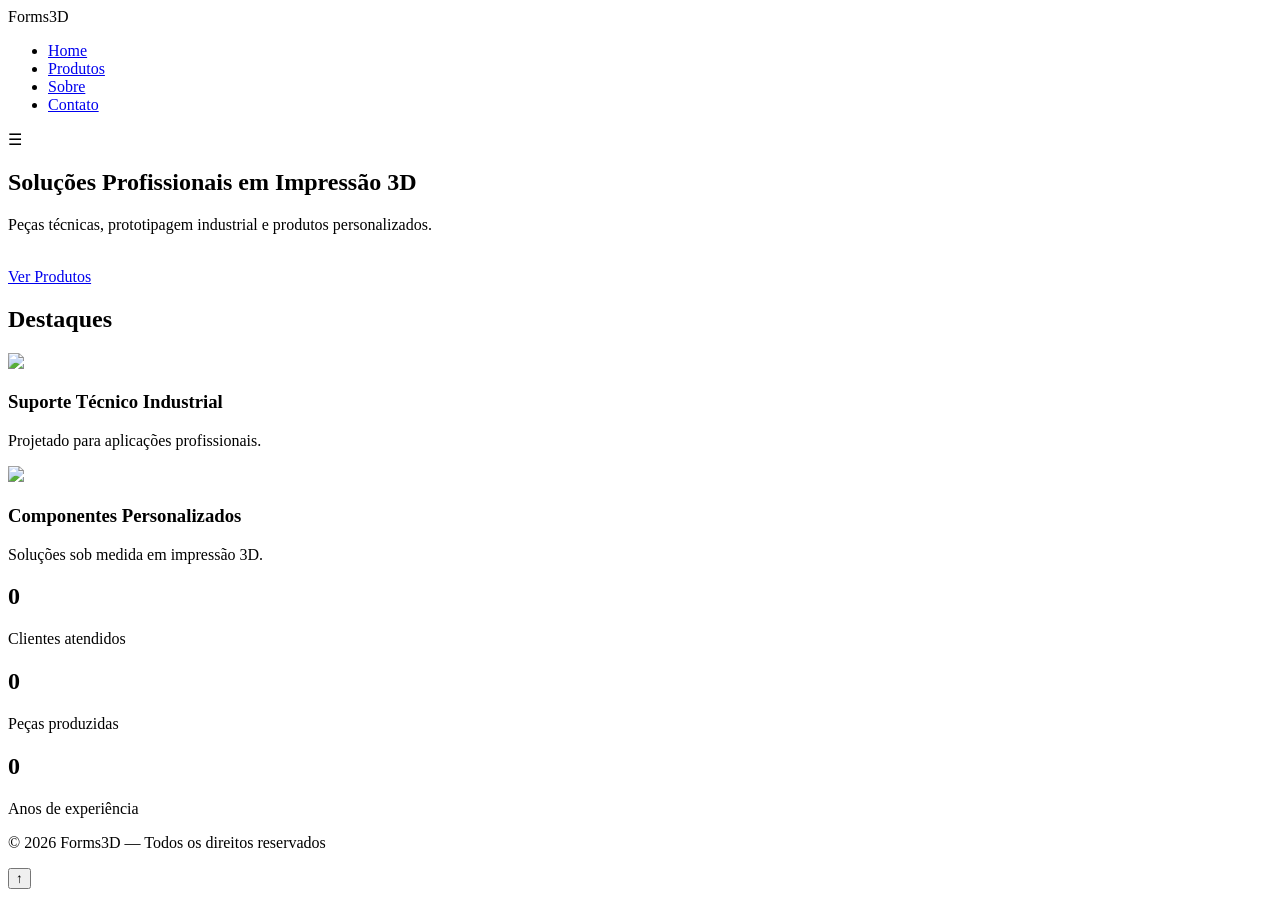
==== index.html @ 7c2a956e "Create index.html" ====
<!DOCTYPE html>
<html lang="pt-BR">
<head>
<meta charset="UTF-8">
<meta name="viewport" content="width=device-width, initial-scale=1">
<title>Forms3D</title>
<link rel="stylesheet" href="css/style.css">
</head>

<body>

<nav class="navbar">
<div class="logo">Forms3D</div>

<ul class="nav-links">
<li><a href="index.html">Home</a></li>
<li><a href="produtos.html">Produtos</a></li>
<li><a href="sobre.html">Sobre</a></li>
<li><a href="contato.html">Contato</a></li>
</ul>

<div class="hamburger">☰</div>
</nav>

<section class="hero">
<div>
<h1>Soluções Profissionais em Impressão 3D</h1>
<p>Peças técnicas, prototipagem industrial e produtos personalizados.</p>
<br>
<a class="btn" href="produtos.html">Ver Produtos</a>
</div>
</section>

<section class="container">
<h2>Destaques</h2>

<div class="grid">
<div class="card">
<img src="https://picsum.photos/400/300">
<div class="card-body">
<h3>Suporte Técnico Industrial</h3>
<p>Projetado para aplicações profissionais.</p>
</div>
</div>

<div class="card">
<img src="https://picsum.photos/401/300">
<div class="card-body">
<h3>Componentes Personalizados</h3>
<p>Soluções sob medida em impressão 3D.</p>
</div>
</div>

</div>
</section>

<section class="stats">
<div class="stat">
<h2 class="counter" data-target="350">0</h2>
<p>Clientes atendidos</p>
</div>

<div class="stat">
<h2 class="counter" data-target="1200">0</h2>
<p>Peças produzidas</p>
</div>

<div class="stat">
<h2 class="counter" data-target="5">0</h2>
<p>Anos de experiência</p>
</div>
</section>

<footer>
<p>© 2026 Forms3D — Todos os direitos reservados</p>
</footer>

<button id="topBtn">↑</button>

<script src="js/script.js"></script>
</body>
</html>
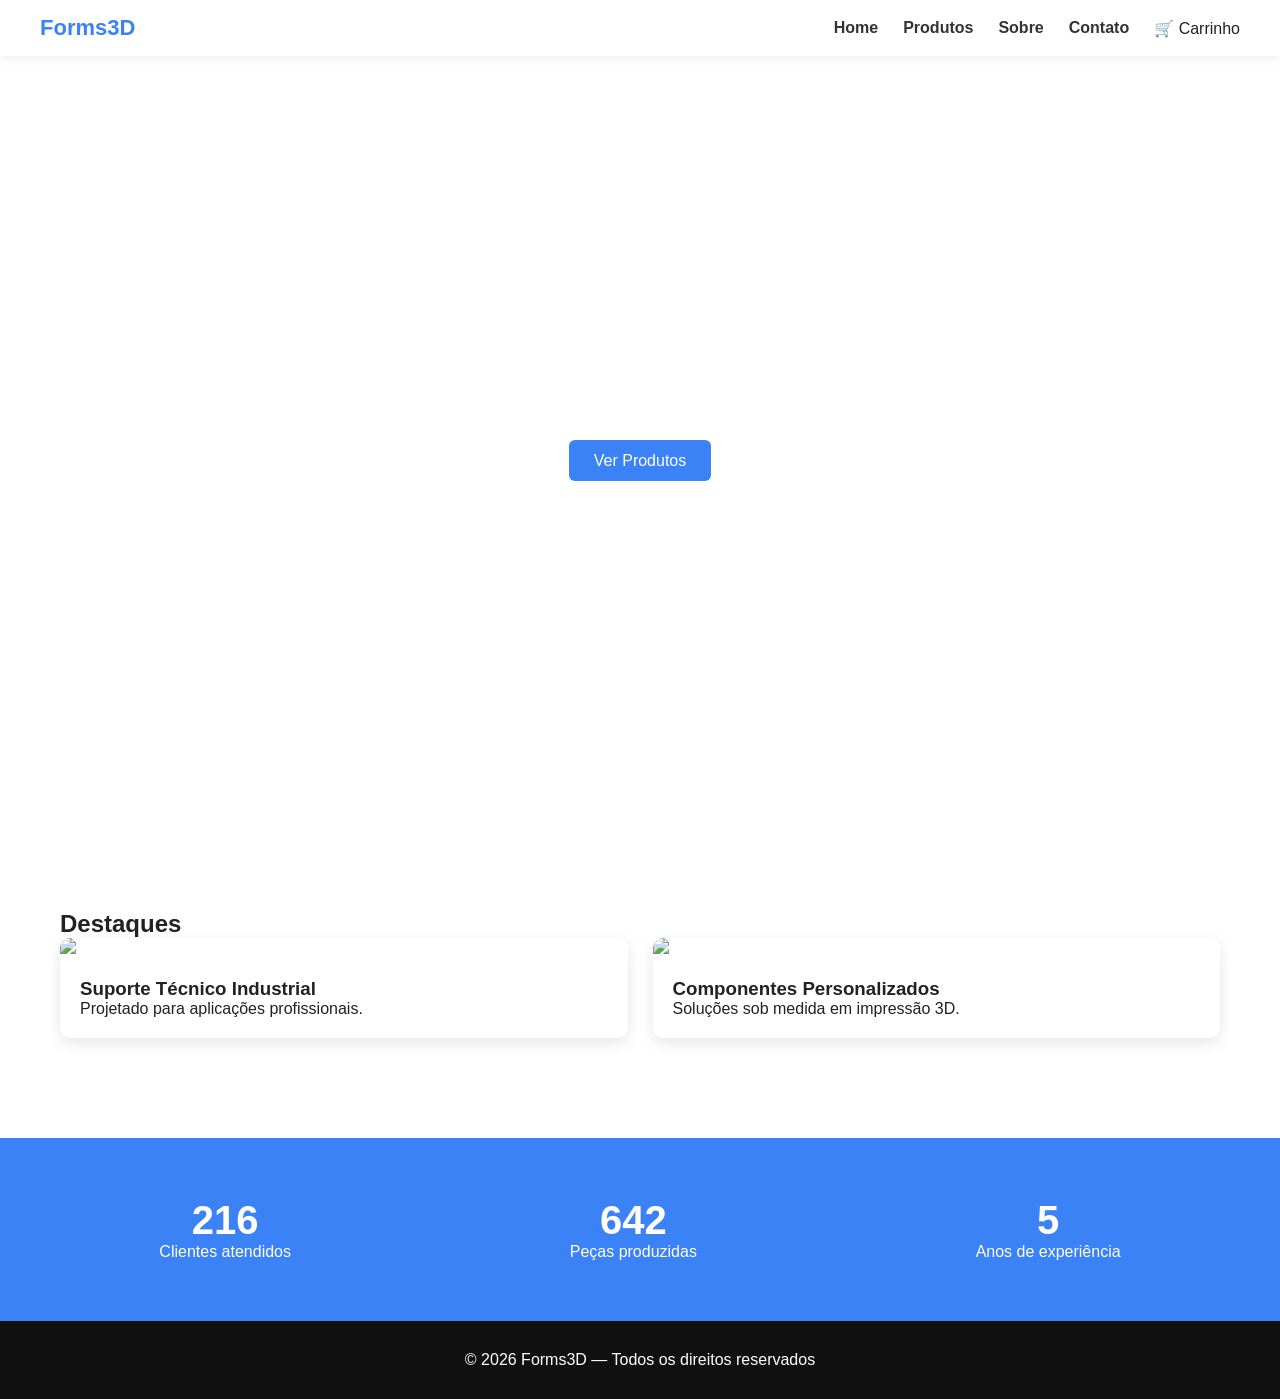
==== commit 3542a4c0: "Update index.html" ====
--- a/index.html
+++ b/index.html
@@ -17,6 +17,7 @@
 <li><a href="produtos.html">Produtos</a></li>
 <li><a href="sobre.html">Sobre</a></li>
 <li><a href="contato.html">Contato</a></li>
+<li <a href="carrinho.html">🛒 Carrinho</a></li>
 </ul>
 
 <div class="hamburger">☰</div>
--- a/css/style.css
+++ b/css/style.css
@@ -0,0 +1,210 @@
+
+*{
+margin:0;
+padding:0;
+box-sizing:border-box;
+font-family:Arial, Helvetica, sans-serif;
+scroll-behavior:smooth;
+}
+
+body{
+background:#ffffff;
+color:#222;
+}
+
+/* NAVBAR */
+
+.navbar{
+position:fixed;
+top:0;
+width:100%;
+background:#fff;
+display:flex;
+justify-content:space-between;
+align-items:center;
+padding:15px 40px;
+box-shadow:0 2px 10px rgba(0,0,0,.08);
+z-index:1000;
+}
+
+.logo{
+color:#3B82F6;
+font-weight:bold;
+font-size:22px;
+}
+
+.nav-links{
+display:flex;
+gap:25px;
+list-style:none;
+}
+
+.nav-links a{
+text-decoration:none;
+color:#333;
+font-weight:600;
+transition:.3s;
+}
+
+.nav-links a:hover{
+color:#3B82F6;
+}
+
+.hamburger{
+display:none;
+font-size:28px;
+cursor:pointer;
+}
+
+/* HERO */
+
+.hero{
+height:90vh;
+display:flex;
+align-items:center;
+justify-content:center;
+text-align:center;
+background:url("https://picsum.photos/1600/900") center/cover;
+color:white;
+padding:20px;
+}
+
+.hero h1{
+font-size:48px;
+margin-bottom:20px;
+}
+
+.btn{
+background:#3B82F6;
+color:white;
+padding:12px 25px;
+border:none;
+border-radius:6px;
+cursor:pointer;
+transition:.3s;
+text-decoration:none;
+}
+
+.btn:hover{
+background:#2563eb;
+}
+
+/* CONTAINER */
+
+.container{
+max-width:1200px;
+margin:auto;
+padding:100px 20px;
+}
+
+/* PRODUCTS GRID */
+
+.grid{
+display:grid;
+grid-template-columns:repeat(auto-fit,minmax(250px,1fr));
+gap:25px;
+}
+
+.card{
+border-radius:10px;
+overflow:hidden;
+box-shadow:0 5px 15px rgba(0,0,0,.1);
+transition:.3s;
+background:#fff;
+}
+
+.card:hover{
+transform:translateY(-5px);
+}
+
+.card img{
+width:100%;
+}
+
+.card-body{
+padding:20px;
+}
+
+/* STATS */
+
+.stats{
+background:#3B82F6;
+color:white;
+display:flex;
+justify-content:space-around;
+flex-wrap:wrap;
+text-align:center;
+padding:60px 20px;
+}
+
+.stat h2{
+font-size:40px;
+}
+
+/* FORM */
+
+form{
+display:flex;
+flex-direction:column;
+gap:15px;
+}
+
+input,textarea{
+padding:12px;
+border:1px solid #ccc;
+border-radius:6px;
+}
+
+/* FOOTER */
+
+footer{
+background:#111;
+color:#fff;
+text-align:center;
+padding:30px;
+}
+
+/* BACK TO TOP */
+
+#topBtn{
+position:fixed;
+bottom:30px;
+right:30px;
+display:none;
+background:#3B82F6;
+color:white;
+border:none;
+padding:12px;
+border-radius:50%;
+cursor:pointer;
+}
+
+/* MOBILE */
+
+@media(max-width:768px){
+
+.nav-links{
+position:absolute;
+top:70px;
+right:0;
+background:white;
+flex-direction:column;
+width:220px;
+display:none;
+padding:20px;
+box-shadow:0 5px 10px rgba(0,0,0,.1);
+}
+
+.nav-links.active{
+display:flex;
+}
+
+.hamburger{
+display:block;
+}
+
+.hero h1{
+font-size:32px;
+}
+
+}
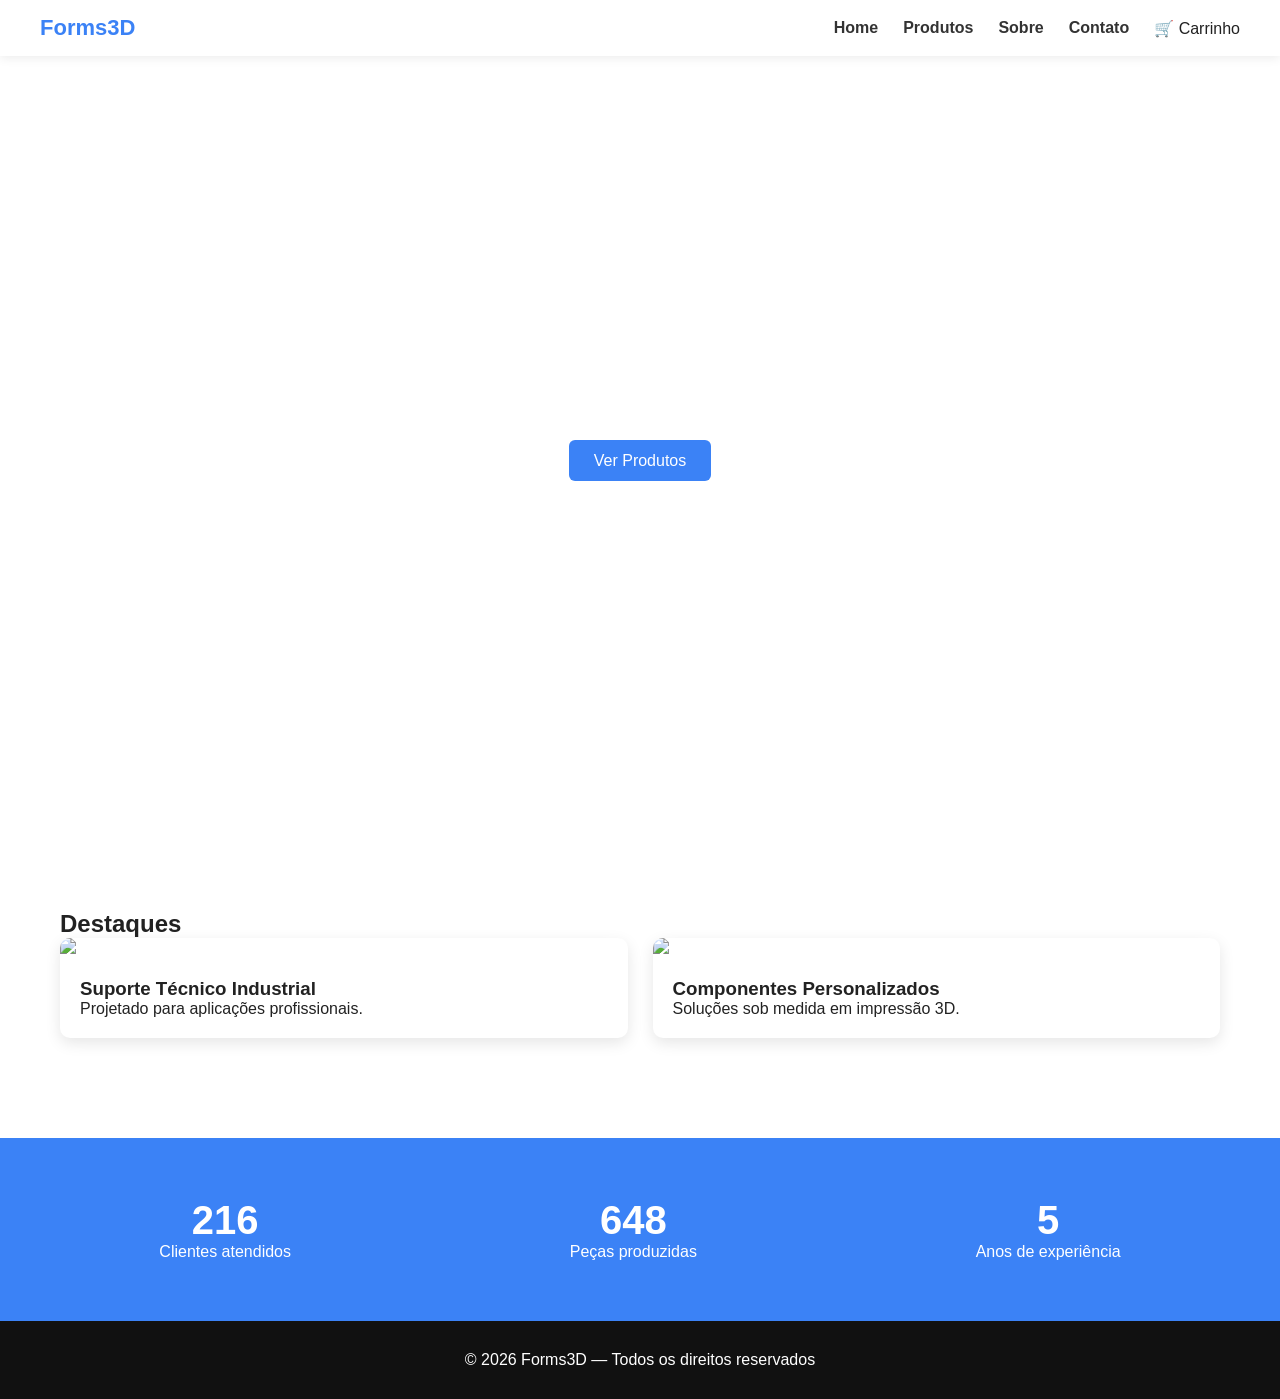
==== commit 2b2c4bc8: "Update index.html" ====
--- a/index.html
+++ b/index.html
@@ -57,17 +57,17 @@
 
 <section class="stats">
 <div class="stat">
-<h2 class="counter" data-target="350">0</h2>
+<h2 class="counter" data-target="350">5</h2>
 <p>Clientes atendidos</p>
 </div>
 
 <div class="stat">
-<h2 class="counter" data-target="1200">0</h2>
+<h2 class="counter" data-target="1200">+5000</h2>
 <p>Peças produzidas</p>
 </div>
 
 <div class="stat">
-<h2 class="counter" data-target="5">0</h2>
+<h2 class="counter" data-target="5">4</h2>
 <p>Anos de experiência</p>
 </div>
 </section>
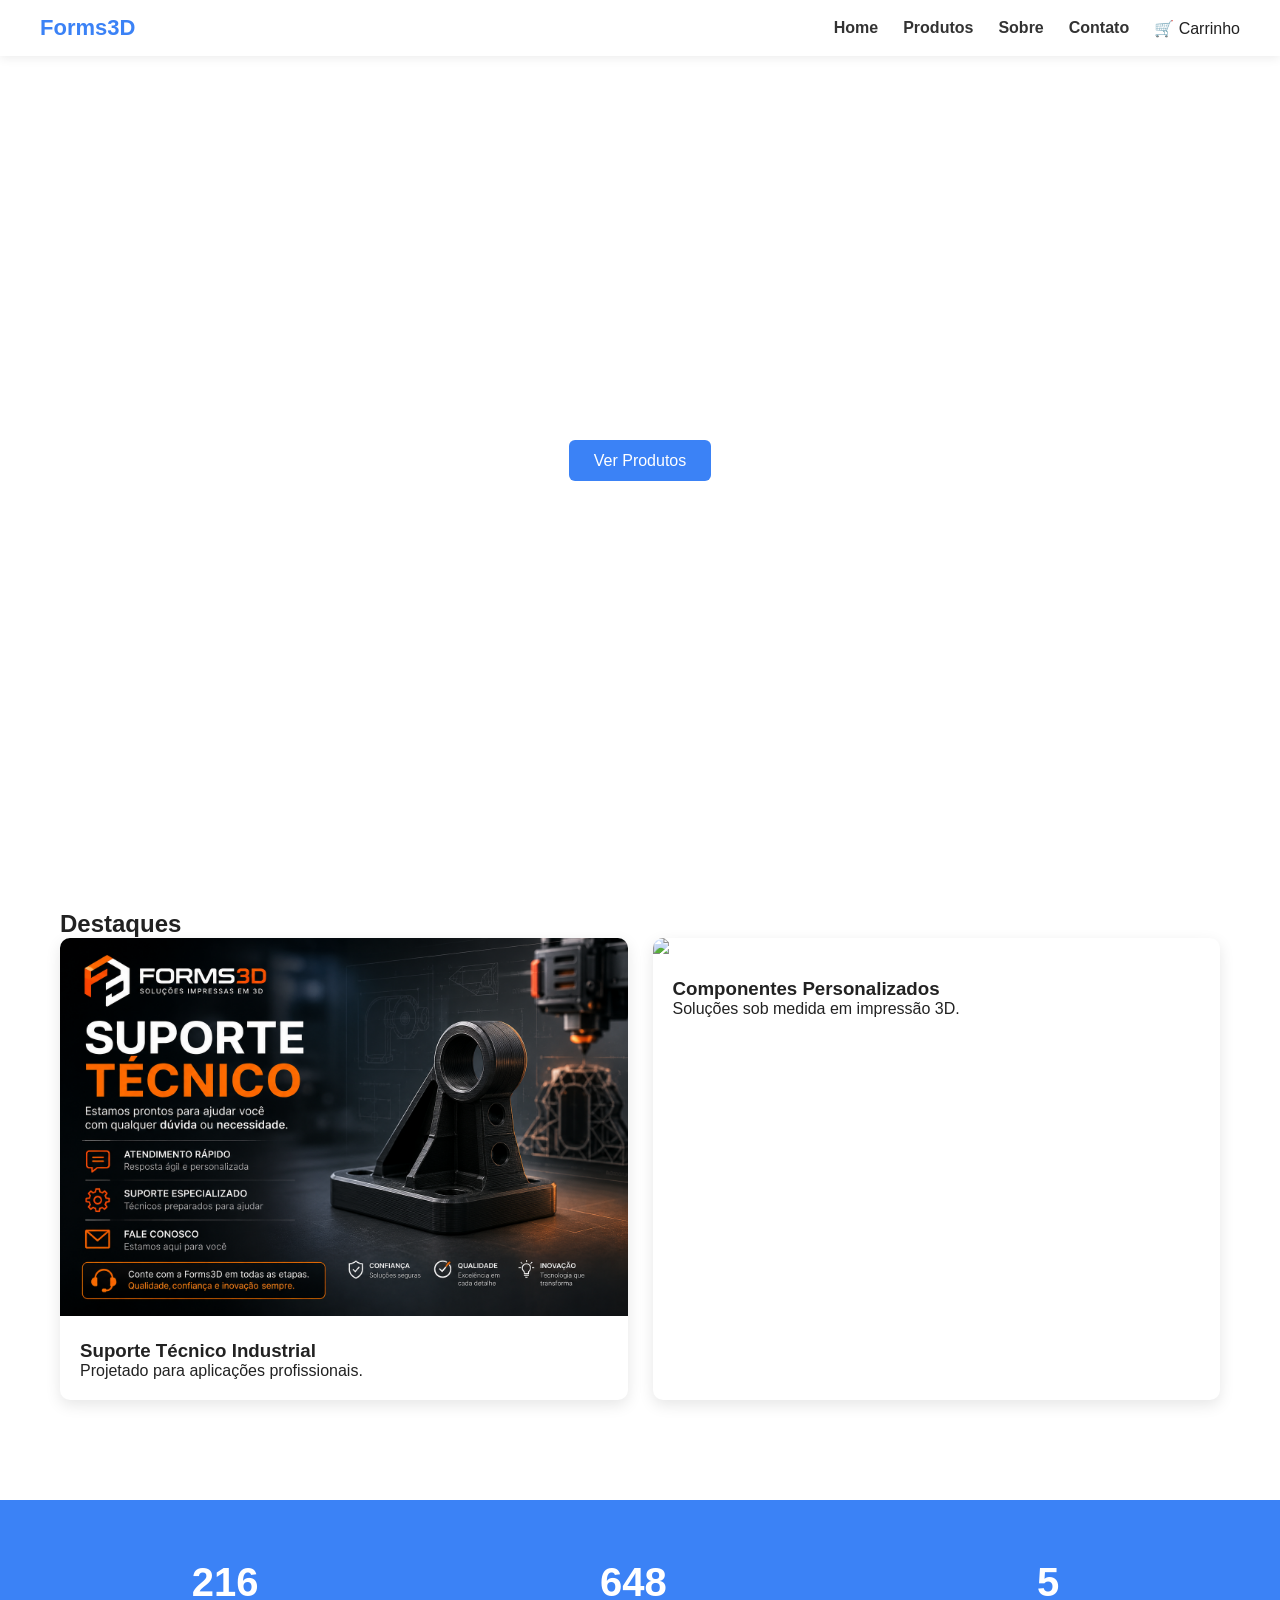
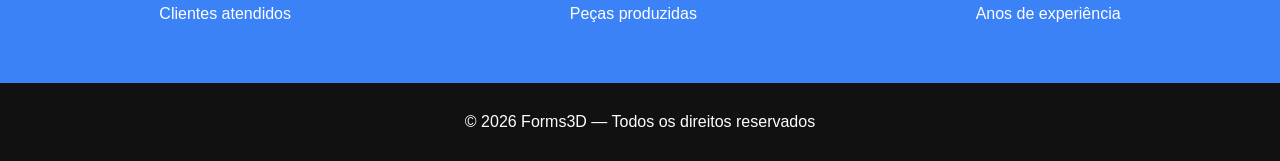
==== commit 61ef8a83: "Update index.html" ====
--- a/index.html
+++ b/index.html
@@ -37,7 +37,7 @@
 
 <div class="grid">
 <div class="card">
-<img src="https://picsum.photos/400/300">
+<img src="imagens/suporteforms.png">
 <div class="card-body">
 <h3>Suporte Técnico Industrial</h3>
 <p>Projetado para aplicações profissionais.</p>
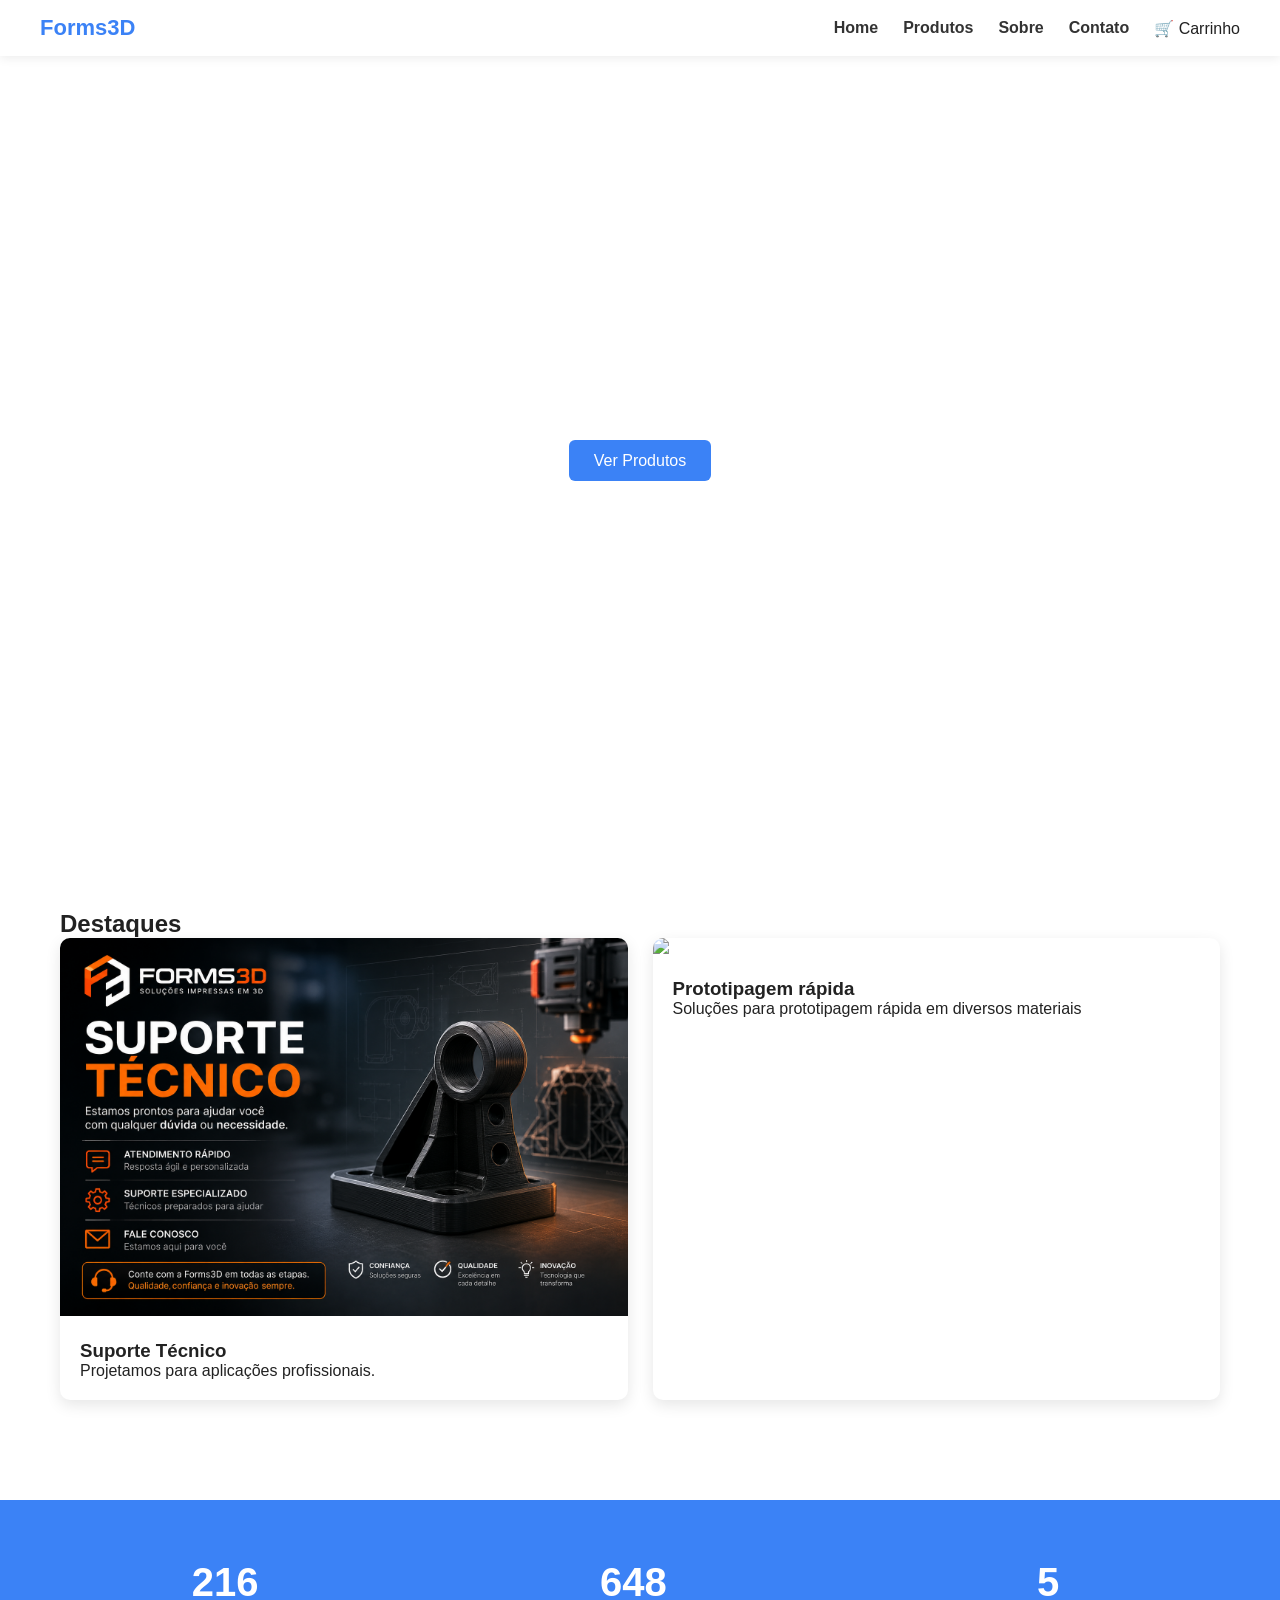
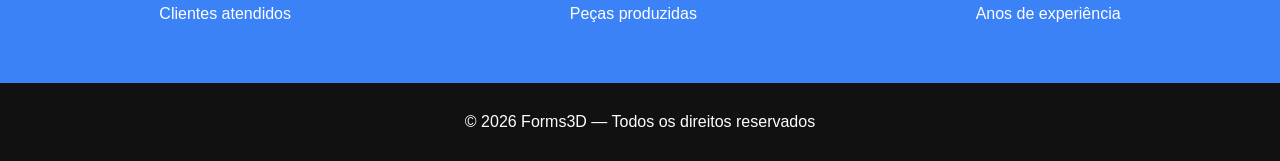
==== commit 3de57cbc: "Update index.html" ====
--- a/index.html
+++ b/index.html
@@ -39,16 +39,16 @@
 <div class="card">
 <img src="imagens/suporteforms.png">
 <div class="card-body">
-<h3>Suporte Técnico Industrial</h3>
-<p>Projetado para aplicações profissionais.</p>
+<h3>Suporte Técnico</h3>
+<p>Projetamos para aplicações profissionais.</p>
 </div>
 </div>
 
 <div class="card">
 <img src="https://picsum.photos/401/300">
 <div class="card-body">
-<h3>Componentes Personalizados</h3>
-<p>Soluções sob medida em impressão 3D.</p>
+<h3>Prototipagem rápida</h3>
+<p>Soluções para prototipagem rápida em diversos materiais</p>
 </div>
 </div>
 
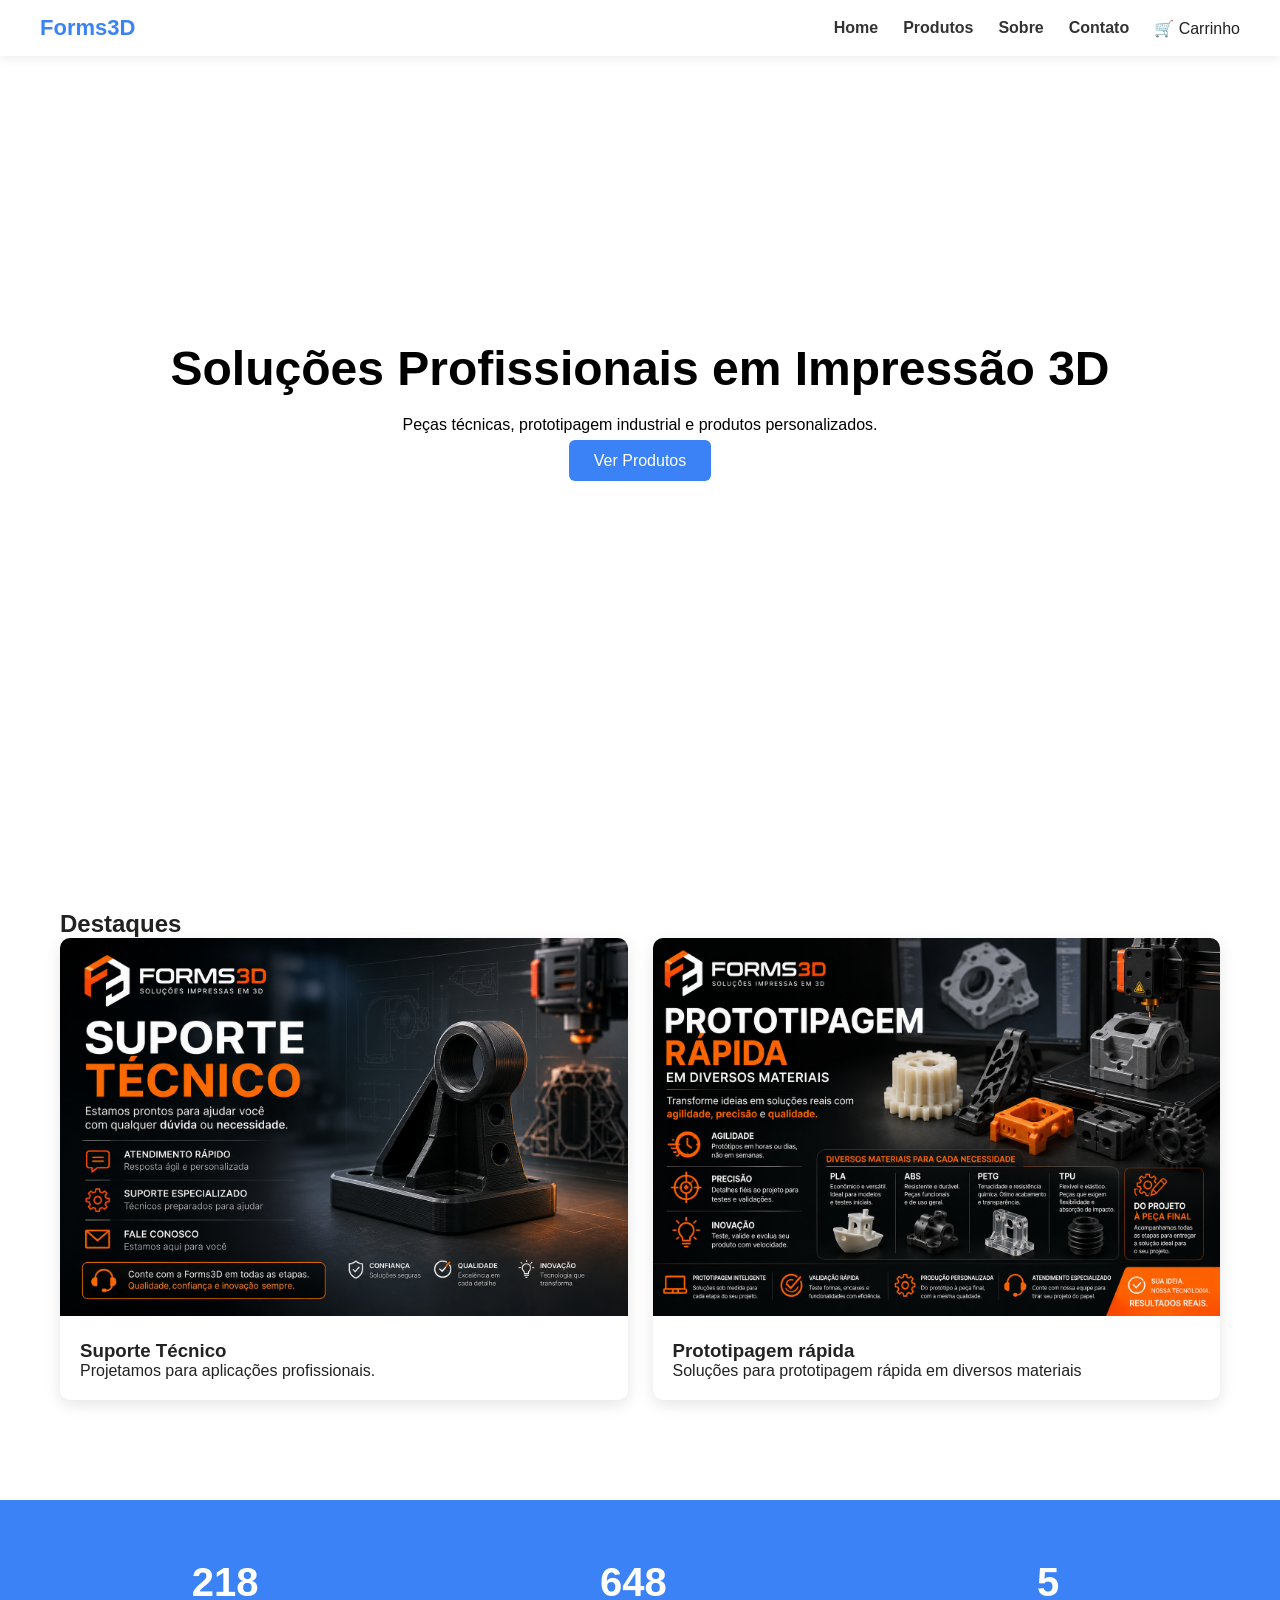
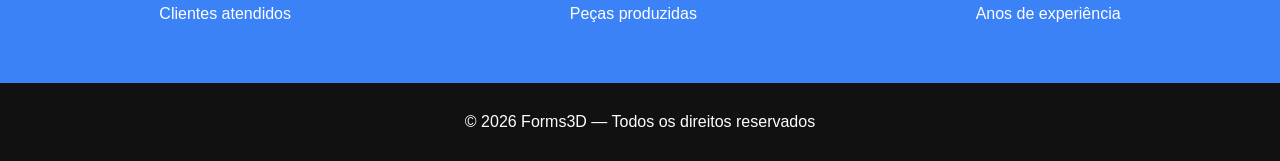
==== commit f16c0f14: "Update index.html" ====
--- a/index.html
+++ b/index.html
@@ -45,7 +45,7 @@
 </div>
 
 <div class="card">
-<img src="https://picsum.photos/401/300">
+<img src="imagens/prototipagem.png">
 <div class="card-body">
 <h3>Prototipagem rápida</h3>
 <p>Soluções para prototipagem rápida em diversos materiais</p>
--- a/css/style.css
+++ b/css/style.css
@@ -64,8 +64,8 @@
 align-items:center;
 justify-content:center;
 text-align:center;
-background:url("https://picsum.photos/1600/900") center/cover;
-color:white;
+background:url("imagens/capaforms.jpg") center/cover;
+color:black;
 padding:20px;
 }
 
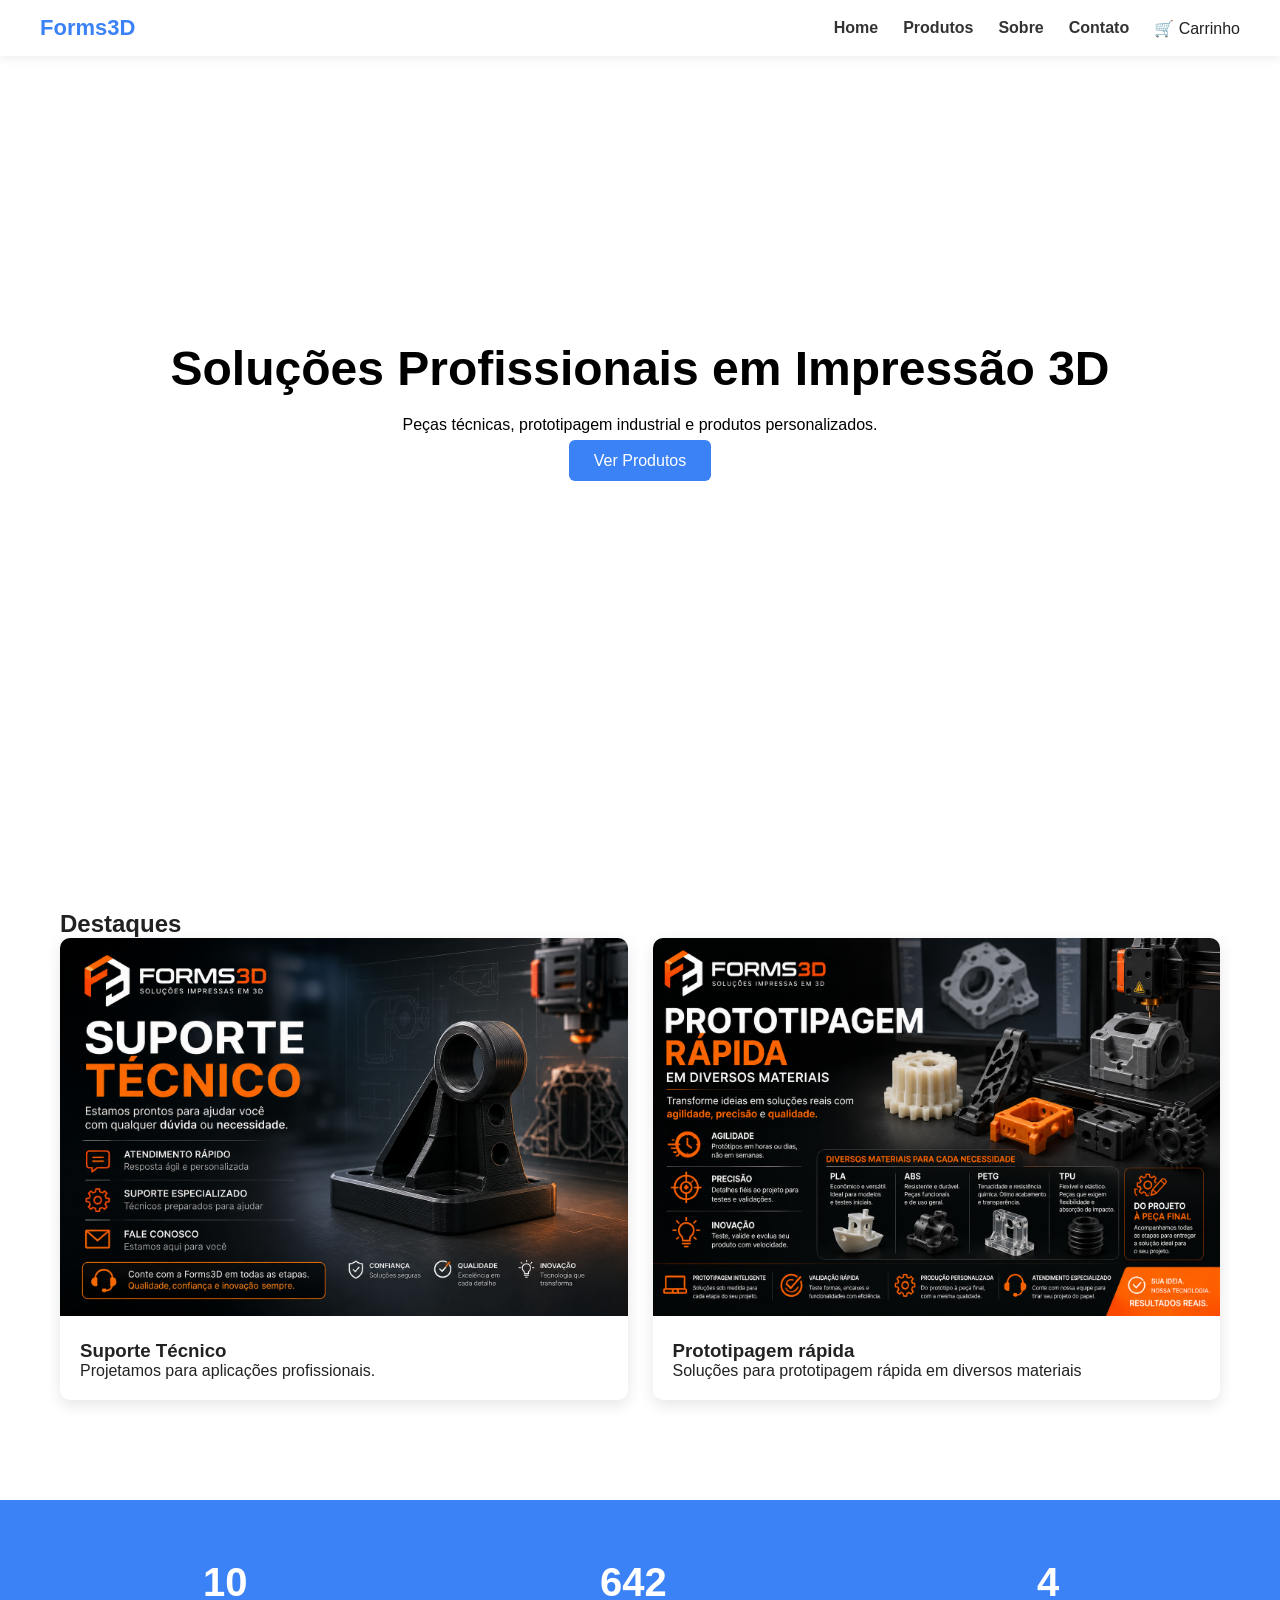
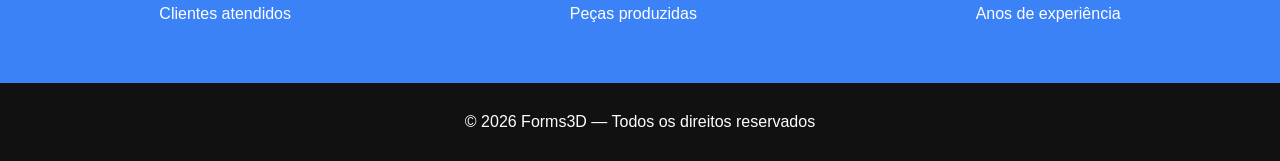
==== commit be6aee54: "Update index.html" ====
--- a/index.html
+++ b/index.html
@@ -57,17 +57,17 @@
 
 <section class="stats">
 <div class="stat">
-<h2 class="counter" data-target="350">5</h2>
+<h2 class="counter" data-target="+10">0</h2>
 <p>Clientes atendidos</p>
 </div>
 
 <div class="stat">
-<h2 class="counter" data-target="1200">+5000</h2>
+<h2 class="counter" data-target="+1200">0</h2>
 <p>Peças produzidas</p>
 </div>
 
 <div class="stat">
-<h2 class="counter" data-target="5">4</h2>
+<h2 class="counter" data-target="4">0</h2>
 <p>Anos de experiência</p>
 </div>
 </section>
